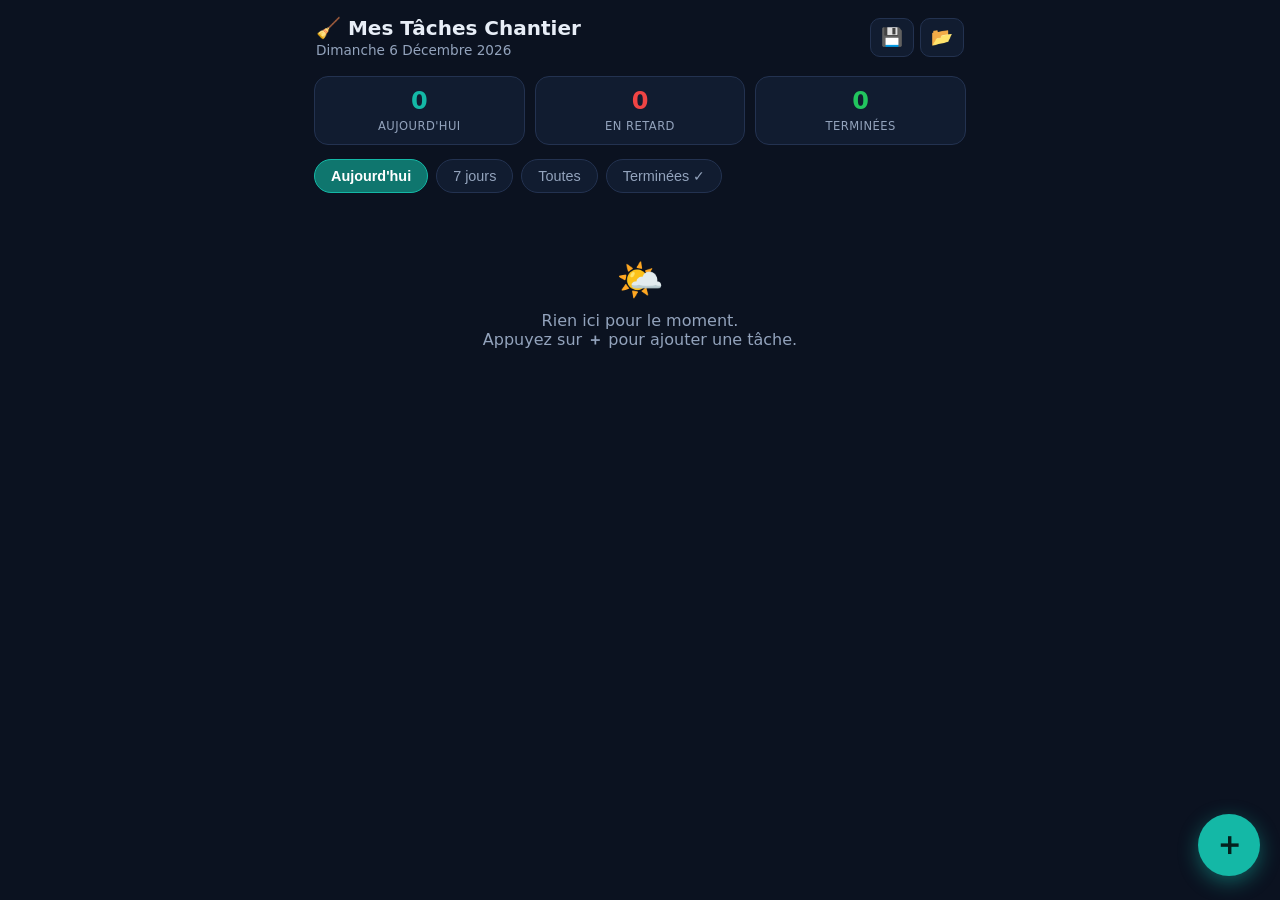
==== index.html @ 62509ce6 "Application Mes Taches Chantier (PWA + lien Google Agenda) Gestion des taches d'un responsable de ch" ====
<!DOCTYPE html>
<html lang="fr">
<head>
<meta charset="UTF-8">
<meta name="viewport" content="width=device-width, initial-scale=1, viewport-fit=cover">
<meta name="theme-color" content="#0f766e">
<title>Mes Tâches Chantier</title>
<link rel="manifest" href="manifest.webmanifest">
<link rel="icon" href="icon.svg" type="image/svg+xml">
<link rel="stylesheet" href="styles.css">
</head>
<body>

<header class="topbar">
  <div class="topbar-titre">
    <h1>🧹 Mes Tâches Chantier</h1>
    <p id="date-jour"></p>
  </div>
  <div class="topbar-actions">
    <button id="btn-export" class="btn-icone" title="Sauvegarder mes tâches (fichier)">💾</button>
    <button id="btn-import" class="btn-icone" title="Restaurer une sauvegarde">📂</button>
    <input type="file" id="input-import" accept=".json,application/json" hidden>
  </div>
</header>

<section class="stats">
  <div class="stat">
    <span id="stat-auj">0</span>
    <label>Aujourd'hui</label>
  </div>
  <div class="stat stat-retard">
    <span id="stat-retard">0</span>
    <label>En retard</label>
  </div>
  <div class="stat stat-fait">
    <span id="stat-fait">0</span>
    <label>Terminées</label>
  </div>
</section>

<nav class="filtres" id="filtres">
  <button class="filtre actif" data-filtre="auj">Aujourd'hui</button>
  <button class="filtre" data-filtre="semaine">7 jours</button>
  <button class="filtre" data-filtre="toutes">Toutes</button>
  <button class="filtre" data-filtre="faites">Terminées ✓</button>
</nav>

<main id="liste-taches"></main>

<button id="btn-ajouter" class="fab" title="Ajouter une tâche">＋</button>

<dialog id="dlg-tache">
  <form id="form-tache" novalidate>
    <h2 id="dlg-titre">Nouvelle tâche</h2>

    <label for="f-titre">Tâche <span class="obligatoire">*</span></label>
    <input type="text" id="f-titre" placeholder="Ex : Contrôle qualité bureaux Vinci" required>

    <div class="deux-colonnes">
      <div>
        <label for="f-categorie">Catégorie</label>
        <select id="f-categorie">
          <option value="chantier">🧹 Chantier</option>
          <option value="equipe">👥 Équipe</option>
          <option value="qualite">✅ Contrôle qualité</option>
          <option value="materiel">🧴 Produits / Matériel</option>
          <option value="client">🤝 Client</option>
          <option value="admin">📋 Administratif</option>
        </select>
      </div>
      <div>
        <label for="f-priorite">Priorité</label>
        <select id="f-priorite">
          <option value="haute">🔴 Haute</option>
          <option value="normale" selected>🟡 Normale</option>
          <option value="basse">🟢 Basse</option>
        </select>
      </div>
    </div>

    <label for="f-site">Site / Chantier</label>
    <input type="text" id="f-site" placeholder="Ex : Immeuble Le Corail, Niort">

    <div class="trois-colonnes">
      <div>
        <label for="f-date">Date</label>
        <input type="date" id="f-date">
      </div>
      <div>
        <label for="f-heure">Heure</label>
        <input type="time" id="f-heure">
      </div>
      <div>
        <label for="f-duree">Durée (min)</label>
        <input type="number" id="f-duree" min="5" step="5" placeholder="60">
      </div>
    </div>

    <label for="f-notes">Notes</label>
    <textarea id="f-notes" rows="3" placeholder="Détails, consignes, produits à prévoir…"></textarea>

    <div class="dlg-boutons">
      <button type="button" id="btn-annuler" class="btn secondaire">Annuler</button>
      <button type="submit" class="btn primaire">Enregistrer</button>
    </div>
  </form>
</dialog>

<script src="app.js"></script>
</body>
</html>
---- styles.css ----
/* ===== Mes Tâches Chantier — thème pro sombre ===== */
:root {
  --fond: #0b1220;
  --carte: #111c30;
  --carte-2: #16233c;
  --bordure: #233250;
  --texte: #e8eef7;
  --texte-2: #93a3bc;
  --accent: #14b8a6;
  --accent-fonce: #0f766e;
  --rouge: #ef4444;
  --orange: #f59e0b;
  --vert: #22c55e;
  --rayon: 14px;
}

* { box-sizing: border-box; }

html { -webkit-text-size-adjust: 100%; }

body {
  margin: 0 auto;
  max-width: 680px;
  min-height: 100vh;
  padding: 0 14px 96px;
  background: var(--fond);
  color: var(--texte);
  font-family: system-ui, -apple-system, "Segoe UI", Roboto, sans-serif;
  font-size: 16px;
}

/* ----- Entête ----- */
.topbar {
  display: flex;
  align-items: center;
  justify-content: space-between;
  gap: 8px;
  padding: 16px 2px 10px;
  position: sticky;
  top: 0;
  background: linear-gradient(var(--fond) 80%, transparent);
  z-index: 5;
}
.topbar h1 { margin: 0; font-size: 1.25rem; }
.topbar p { margin: 2px 0 0; color: var(--texte-2); font-size: 0.85rem; text-transform: capitalize; }
.topbar-actions { display: flex; gap: 6px; }
.btn-icone {
  background: var(--carte);
  border: 1px solid var(--bordure);
  border-radius: 10px;
  font-size: 1.1rem;
  padding: 8px 10px;
  cursor: pointer;
}

/* ----- Statistiques ----- */
.stats { display: flex; gap: 10px; margin: 8px 0 14px; }
.stat {
  flex: 1;
  background: var(--carte);
  border: 1px solid var(--bordure);
  border-radius: var(--rayon);
  padding: 10px 6px;
  text-align: center;
}
.stat span { display: block; font-size: 1.5rem; font-weight: 700; color: var(--accent); }
.stat-retard span { color: var(--rouge); }
.stat-fait span { color: var(--vert); }
.stat label { font-size: 0.72rem; color: var(--texte-2); text-transform: uppercase; letter-spacing: 0.04em; }

/* ----- Filtres ----- */
.filtres { display: flex; gap: 8px; overflow-x: auto; padding-bottom: 6px; margin-bottom: 10px; }
.filtre {
  flex-shrink: 0;
  background: var(--carte);
  border: 1px solid var(--bordure);
  color: var(--texte-2);
  border-radius: 999px;
  padding: 8px 16px;
  font-size: 0.9rem;
  cursor: pointer;
}
.filtre.actif {
  background: var(--accent-fonce);
  border-color: var(--accent);
  color: #fff;
  font-weight: 600;
}

/* ----- Cartes de tâches ----- */
.tache {
  display: flex;
  gap: 10px;
  align-items: flex-start;
  background: var(--carte);
  border: 1px solid var(--bordure);
  border-left: 5px solid var(--texte-2);
  border-radius: var(--rayon);
  padding: 12px;
  margin-bottom: 10px;
}
.tache.prio-haute { border-left-color: var(--rouge); }
.tache.prio-normale { border-left-color: var(--orange); }
.tache.prio-basse { border-left-color: var(--vert); }
.tache.retard { background: #2a1420; }
.tache.faite { opacity: 0.55; }
.tache.faite h3 { text-decoration: line-through; }

.tache .check { padding-top: 3px; }
.tache input[type="checkbox"] { width: 22px; height: 22px; accent-color: var(--accent); cursor: pointer; }

.tache .corps { flex: 1; min-width: 0; }
.tache h3 { margin: 0 0 6px; font-size: 1rem; overflow-wrap: break-word; }

.badges { display: flex; flex-wrap: wrap; gap: 6px; }
.badge {
  background: var(--carte-2);
  border: 1px solid var(--bordure);
  border-radius: 999px;
  padding: 2px 10px;
  font-size: 0.75rem;
  color: var(--texte-2);
  white-space: nowrap;
}
.badge-retard { color: #fecaca; border-color: var(--rouge); font-weight: 600; }
.notes { margin: 8px 0 0; font-size: 0.85rem; color: var(--texte-2); white-space: pre-wrap; }

.tache .actions { display: flex; flex-direction: column; gap: 6px; }
.tache .actions a,
.tache .actions button {
  background: var(--carte-2);
  border: 1px solid var(--bordure);
  border-radius: 10px;
  padding: 6px 9px;
  font-size: 1rem;
  cursor: pointer;
  text-decoration: none;
  line-height: 1;
}
.btn-gcal { border-color: var(--accent) !important; }

.vide {
  text-align: center;
  color: var(--texte-2);
  padding: 48px 16px;
}
.vide .gros { font-size: 2.4rem; display: block; margin-bottom: 8px; }

/* ----- Bouton flottant + ----- */
.fab {
  position: fixed;
  right: 20px;
  bottom: 24px;
  width: 62px;
  height: 62px;
  border-radius: 50%;
  border: none;
  background: var(--accent);
  color: #04211d;
  font-size: 2rem;
  font-weight: 700;
  cursor: pointer;
  box-shadow: 0 6px 20px rgba(20, 184, 166, 0.45);
  z-index: 10;
}
.fab:active { transform: scale(0.94); }

/* ----- Formulaire (fenêtre) ----- */
dialog {
  width: min(94vw, 520px);
  border: 1px solid var(--bordure);
  border-radius: var(--rayon);
  background: var(--carte);
  color: var(--texte);
  padding: 20px;
}
dialog::backdrop { background: rgba(0, 0, 0, 0.65); }
dialog h2 { margin: 0 0 14px; font-size: 1.15rem; }

dialog label { display: block; font-size: 0.82rem; color: var(--texte-2); margin: 12px 0 4px; }
.obligatoire { color: var(--rouge); }

dialog input, dialog select, dialog textarea {
  width: 100%;
  background: var(--fond);
  border: 1px solid var(--bordure);
  border-radius: 10px;
  color: var(--texte);
  padding: 10px 12px;
  font-size: 1rem;
  font-family: inherit;
}
dialog input:focus, dialog select:focus, dialog textarea:focus {
  outline: 2px solid var(--accent);
  border-color: transparent;
}

.deux-colonnes { display: grid; grid-template-columns: 1fr 1fr; gap: 10px; }
.trois-colonnes { display: grid; grid-template-columns: 1fr 1fr 1fr; gap: 10px; }

.dlg-boutons { display: flex; gap: 10px; margin-top: 18px; }
.btn {
  flex: 1;
  border-radius: 10px;
  padding: 12px;
  font-size: 1rem;
  font-weight: 600;
  cursor: pointer;
  border: 1px solid var(--bordure);
}
.btn.primaire { background: var(--accent); border-color: var(--accent); color: #04211d; }
.btn.secondaire { background: var(--carte-2); color: var(--texte); }
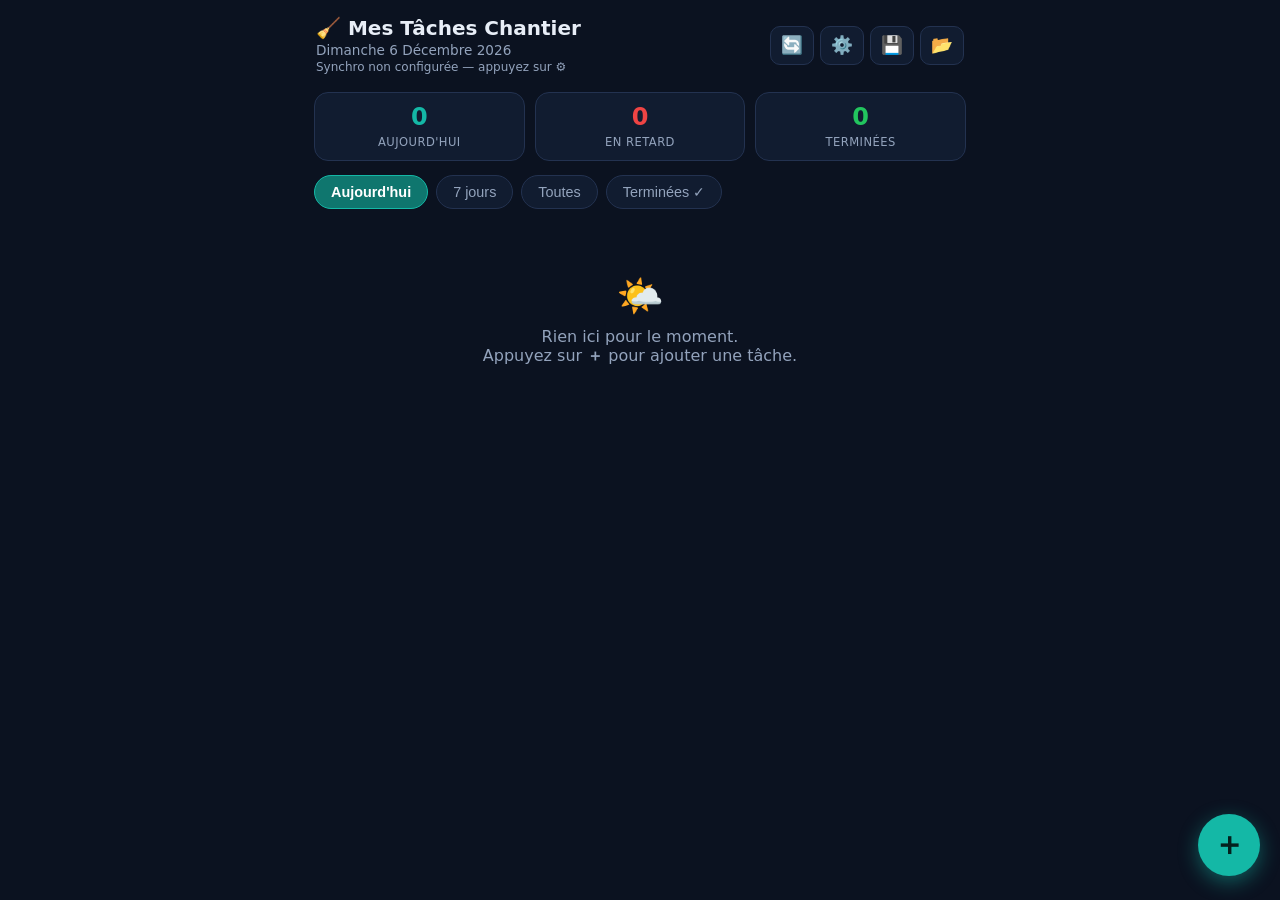
==== commit 9b2fc947: "Synchronisation des taches entre appareils via depot GitHub prive - Fichier taches.json dans Jocelyn" ====
--- a/index.html
+++ b/index.html
@@ -15,8 +15,11 @@
   <div class="topbar-titre">
     <h1>🧹 Mes Tâches Chantier</h1>
     <p id="date-jour"></p>
+    <p id="sync-etat" class="sync-etat"></p>
   </div>
   <div class="topbar-actions">
+    <button id="btn-sync" class="btn-icone" title="Synchroniser maintenant">🔄</button>
+    <button id="btn-reglages" class="btn-icone" title="Réglages de la synchronisation">⚙️</button>
     <button id="btn-export" class="btn-icone" title="Sauvegarder mes tâches (fichier)">💾</button>
     <button id="btn-import" class="btn-icone" title="Restaurer une sauvegarde">📂</button>
     <input type="file" id="input-import" accept=".json,application/json" hidden>
@@ -106,6 +109,31 @@
   </form>
 </dialog>
 
+<dialog id="dlg-reglages">
+  <form id="form-reglages" novalidate>
+    <h2>⚙️ Synchronisation entre appareils</h2>
+    <p class="aide">
+      Vos tâches sont enregistrées dans votre dépôt GitHub privé et se retrouvent
+      sur tous vos appareils. Il faut une clé d'accès (token) — la marche à suivre
+      pour la créer est dans le fichier LISEZMOI (section « Synchro »).
+    </p>
+
+    <label for="r-token">Clé d'accès GitHub (token)</label>
+    <input type="password" id="r-token" placeholder="github_pat_…" autocomplete="off">
+
+    <label for="r-depot">Dépôt de données</label>
+    <input type="text" id="r-depot" placeholder="Jocelyn97470/mes-taches-data">
+
+    <p id="r-message" class="aide"></p>
+
+    <div class="dlg-boutons">
+      <button type="button" id="btn-sync-off" class="btn secondaire">Désactiver</button>
+      <button type="button" id="btn-reglages-annuler" class="btn secondaire">Annuler</button>
+      <button type="submit" class="btn primaire">Enregistrer et tester</button>
+    </div>
+  </form>
+</dialog>
+
 <script src="app.js"></script>
 </body>
 </html>
--- a/styles.css
+++ b/styles.css
@@ -43,6 +43,11 @@
 }
 .topbar h1 { margin: 0; font-size: 1.25rem; }
 .topbar p { margin: 2px 0 0; color: var(--texte-2); font-size: 0.85rem; text-transform: capitalize; }
+.sync-etat { text-transform: none !important; font-size: 0.75rem !important; }
+.sync-etat.sync-ok { color: var(--vert) !important; }
+.sync-etat.sync-erreur { color: var(--orange) !important; }
+.sync-etat.sync-encours { color: var(--accent) !important; }
+.aide { font-size: 0.82rem; color: var(--texte-2); line-height: 1.45; margin: 8px 0; }
 .topbar-actions { display: flex; gap: 6px; }
 .btn-icone {
   background: var(--carte);
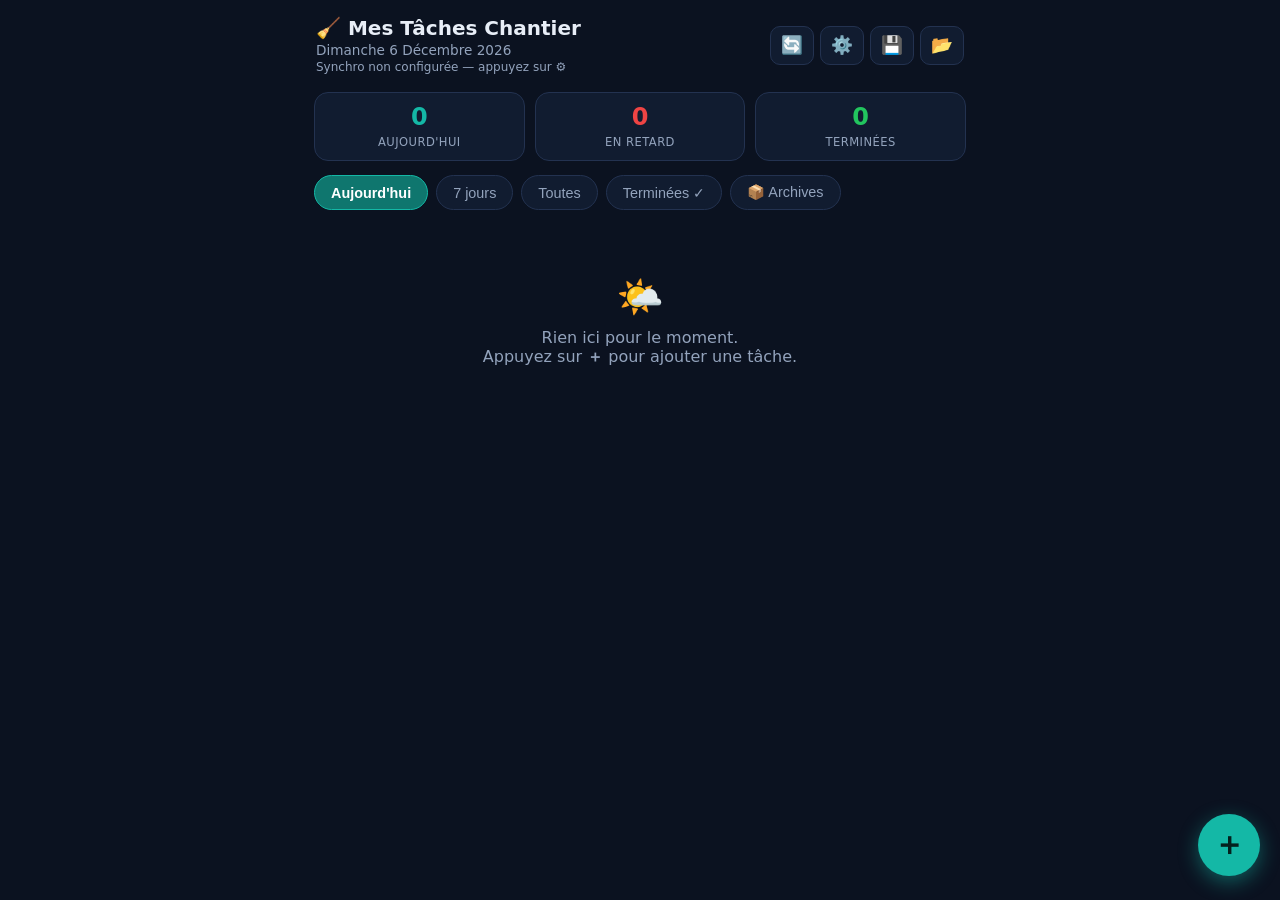
==== commit 3f499b68: "Note rapide, validation et archivage des taches - Bouton note sur chaque carte : ajout/modification " ====
--- a/index.html
+++ b/index.html
@@ -46,6 +46,7 @@
   <button class="filtre" data-filtre="semaine">7 jours</button>
   <button class="filtre" data-filtre="toutes">Toutes</button>
   <button class="filtre" data-filtre="faites">Terminées ✓</button>
+  <button class="filtre" data-filtre="archives">📦 Archives</button>
 </nav>
 
 <main id="liste-taches"></main>
@@ -109,6 +110,18 @@
   </form>
 </dialog>
 
+<dialog id="dlg-note">
+  <form id="form-note" novalidate>
+    <h2>📝 Note</h2>
+    <p id="note-titre-tache" class="aide"></p>
+    <textarea id="n-texte" rows="4" placeholder="Ex : produit vitres à recommander, RDV client reporté…"></textarea>
+    <div class="dlg-boutons">
+      <button type="button" id="btn-note-annuler" class="btn secondaire">Annuler</button>
+      <button type="submit" class="btn primaire">Enregistrer</button>
+    </div>
+  </form>
+</dialog>
+
 <dialog id="dlg-reglages">
   <form id="form-reglages" novalidate>
     <h2>⚙️ Synchronisation entre appareils</h2>
--- a/styles.css
+++ b/styles.css
@@ -95,6 +95,7 @@
 /* ----- Cartes de tâches ----- */
 .tache {
   display: flex;
+  flex-wrap: wrap;
   gap: 10px;
   align-items: flex-start;
   background: var(--carte);
@@ -130,7 +131,32 @@
 .badge-retard { color: #fecaca; border-color: var(--rouge); font-weight: 600; }
 .notes { margin: 8px 0 0; font-size: 0.85rem; color: var(--texte-2); white-space: pre-wrap; }
 
-.tache .actions { display: flex; flex-direction: column; gap: 6px; }
+.tache .actions {
+  display: flex;
+  flex-direction: row;
+  justify-content: flex-end;
+  gap: 8px;
+  width: 100%;
+  border-top: 1px solid var(--bordure);
+  margin-top: 6px;
+  padding-top: 8px;
+}
+.tache.archivee { opacity: 0.55; border-left-color: var(--texte-2); }
+.tache.archivee h3 { text-decoration: line-through; }
+
+.btn-bandeau {
+  display: block;
+  width: 100%;
+  margin-bottom: 12px;
+  padding: 13px;
+  border-radius: var(--rayon);
+  border: 1px dashed var(--accent);
+  background: var(--carte);
+  color: var(--accent);
+  font-size: 0.95rem;
+  font-weight: 600;
+  cursor: pointer;
+}
 .tache .actions a,
 .tache .actions button {
   background: var(--carte-2);
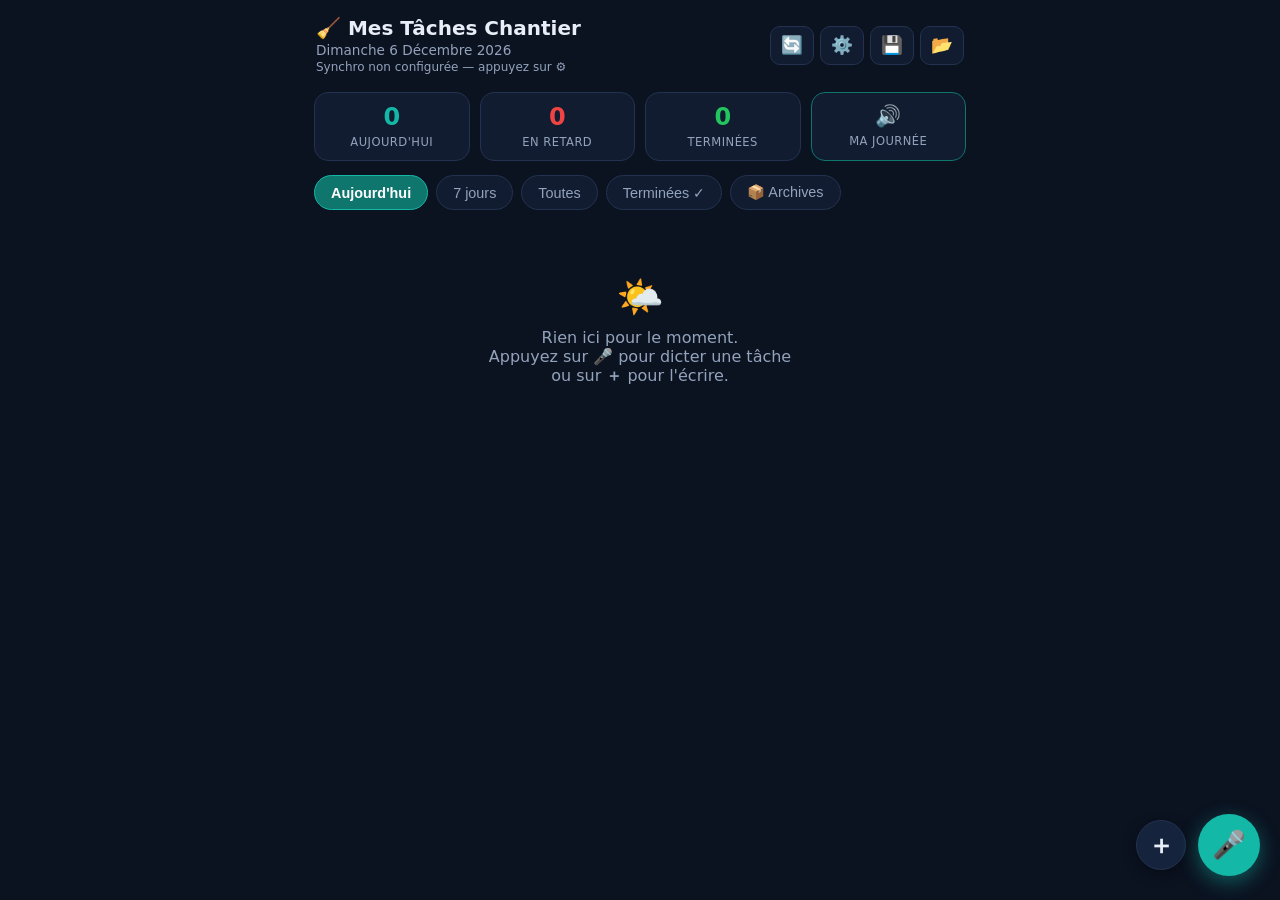
==== commit d726f4be: "Dictée vocale avec synthèse en direct, lecture de la journée, adresses et itinéraire - 🎤 dicter une " ====
--- a/index.html
+++ b/index.html
@@ -39,6 +39,10 @@
     <span id="stat-fait">0</span>
     <label>Terminées</label>
   </div>
+  <button id="btn-journee" class="stat stat-ecouter" title="Écouter ma journée à voix haute">
+    <span>🔊</span>
+    <label>Ma journée</label>
+  </button>
 </section>
 
 <nav class="filtres" id="filtres">
@@ -51,7 +55,40 @@
 
 <main id="liste-taches"></main>
 
-<button id="btn-ajouter" class="fab" title="Ajouter une tâche">＋</button>
+<button id="btn-ajouter" class="fab fab-petit" title="Écrire une tâche">＋</button>
+<button id="btn-dicter" class="fab" title="Dicter une ou plusieurs tâches">🎤</button>
+
+<div id="toast" class="toast" role="status" aria-live="polite"></div>
+
+<datalist id="liste-chantiers"></datalist>
+
+<dialog id="dlg-voix">
+  <div class="voix">
+    <div class="voix-entete">
+      <h2>🎤 Dictez vos tâches</h2>
+      <button type="button" id="v-parole" class="btn-icone" title="Confirmation à voix haute">🔊</button>
+    </div>
+
+    <button type="button" id="v-micro" class="v-micro">
+      <span class="v-onde"></span>
+      <span id="v-etat">Appuyez pour parler</span>
+    </button>
+    <p id="v-aide" class="aide">
+      Parlez naturellement : « demain à 9 h appeler Cotta, c'est urgent,
+      puis vendredi contrôle qualité Néolia Belfort ». Dites <strong>puis</strong>
+      ou <strong>ensuite</strong> entre deux tâches.
+    </p>
+
+    <textarea id="v-texte" rows="3" placeholder="Votre dictée s'écrit ici (vous pouvez la corriger)…"></textarea>
+
+    <div id="v-apercu" class="v-apercu"></div>
+
+    <div class="dlg-boutons">
+      <button type="button" id="v-annuler" class="btn secondaire">Annuler</button>
+      <button type="button" id="v-valider" class="btn primaire" disabled>Ajouter</button>
+    </div>
+  </div>
+</dialog>
 
 <dialog id="dlg-tache">
   <form id="form-tache" novalidate>
@@ -83,7 +120,7 @@
     </div>
 
     <label for="f-site">Site / Chantier</label>
-    <input type="text" id="f-site" placeholder="Ex : Immeuble Le Corail, Niort">
+    <input type="text" id="f-site" list="liste-chantiers" autocomplete="off" placeholder="Ex : Opsat Lure (liste des chantiers)">
 
     <div class="trois-colonnes">
       <div>
@@ -147,6 +184,8 @@
   </form>
 </dialog>
 
+<script src="analyse.js"></script>
 <script src="app.js"></script>
+<script src="dictee.js"></script>
 </body>
 </html>
--- a/styles.css
+++ b/styles.css
@@ -241,3 +241,151 @@
 }
 .btn.primaire { background: var(--accent); border-color: var(--accent); color: #04211d; }
 .btn.secondaire { background: var(--carte-2); color: var(--texte); }
+
+/* ===== Dictée vocale ===== */
+.fab { font-size: 1.7rem; }
+.fab-petit {
+  right: 94px;
+  bottom: 30px;
+  width: 50px;
+  height: 50px;
+  font-size: 1.6rem;
+  background: var(--carte-2);
+  color: var(--texte);
+  border: 1px solid var(--bordure);
+  box-shadow: 0 4px 14px rgba(0, 0, 0, 0.35);
+}
+
+.stat-ecouter {
+  font: inherit;
+  color: inherit;
+  cursor: pointer;
+  border-color: var(--accent-fonce);
+}
+.stat-ecouter span { font-size: 1.3rem; line-height: 1.6rem; }
+.stat-ecouter:active { transform: scale(0.97); }
+
+.info-site { margin: 6px 0 0; font-size: 0.78rem; color: var(--texte-2); line-height: 1.5; }
+.btn-itin { border-color: var(--vert) !important; }
+
+.toast {
+  position: fixed;
+  left: 50%;
+  bottom: 100px;
+  transform: translate(-50%, 20px);
+  max-width: min(92vw, 520px);
+  background: var(--carte-2);
+  border: 1px solid var(--accent);
+  color: var(--texte);
+  border-radius: 12px;
+  padding: 10px 16px;
+  font-size: 0.9rem;
+  opacity: 0;
+  pointer-events: none;
+  transition: opacity 0.2s, transform 0.2s;
+  z-index: 50;
+}
+.toast.visible { opacity: 1; transform: translate(-50%, 0); }
+
+#dlg-voix { max-height: 92vh; overflow-y: auto; }
+.voix-entete { display: flex; align-items: center; justify-content: space-between; gap: 8px; }
+.voix-entete h2 { margin: 0; }
+
+.v-micro {
+  display: flex;
+  align-items: center;
+  gap: 12px;
+  width: 100%;
+  margin: 14px 0 4px;
+  padding: 14px 16px;
+  border-radius: var(--rayon);
+  border: 1px solid var(--accent);
+  background: var(--fond);
+  color: var(--texte);
+  font-size: 1rem;
+  font-weight: 600;
+  text-align: left;
+  cursor: pointer;
+}
+.v-onde {
+  flex-shrink: 0;
+  width: 18px;
+  height: 18px;
+  border-radius: 50%;
+  background: var(--texte-2);
+}
+.v-micro.actif { border-color: var(--rouge); }
+.v-micro.actif .v-onde { background: var(--rouge); animation: pulse 1.1s ease-out infinite; }
+@keyframes pulse {
+  0% { box-shadow: 0 0 0 0 rgba(239, 68, 68, 0.7); }
+  100% { box-shadow: 0 0 0 14px rgba(239, 68, 68, 0); }
+}
+
+#v-texte {
+  width: 100%;
+  margin-top: 8px;
+  background: var(--fond);
+  border: 1px solid var(--bordure);
+  border-radius: 10px;
+  color: var(--texte);
+  padding: 10px 12px;
+  font-size: 1rem;
+  font-family: inherit;
+  resize: vertical;
+}
+
+.v-apercu { margin-top: 10px; }
+.v-compris { margin: 6px 0 8px; font-size: 0.9rem; color: var(--accent); font-weight: 600; }
+.v-carte {
+  background: var(--carte-2);
+  border: 1px solid var(--bordure);
+  border-left: 5px solid var(--orange);
+  border-radius: 12px;
+  padding: 10px;
+  margin-bottom: 10px;
+}
+.v-carte.prio-haute { border-left-color: var(--rouge); }
+.v-carte.prio-basse { border-left-color: var(--vert); }
+.v-ligne { display: flex; gap: 8px; }
+.v-carte input, .v-carte select {
+  min-width: 0;
+  background: var(--fond);
+  border: 1px solid var(--bordure);
+  border-radius: 8px;
+  color: var(--texte);
+  padding: 8px 9px;
+  font-size: 0.92rem;
+  font-family: inherit;
+  width: 100%;
+}
+.v-carte .v-titre { flex: 1; font-weight: 600; font-size: 1rem; }
+.v-retirer {
+  flex-shrink: 0;
+  background: transparent;
+  border: 1px solid var(--bordure);
+  border-radius: 8px;
+  color: var(--texte-2);
+  padding: 0 11px;
+  cursor: pointer;
+}
+.v-champs { display: grid; grid-template-columns: 1fr 1fr; gap: 6px; margin: 6px 0; }
+.v-choix { display: flex; flex-wrap: wrap; gap: 6px; align-items: center; margin-top: 6px; font-size: 0.8rem; color: var(--orange); }
+.v-puce {
+  background: var(--fond);
+  border: 1px dashed var(--orange);
+  color: var(--texte);
+  border-radius: 999px;
+  padding: 4px 10px;
+  font-size: 0.78rem;
+  cursor: pointer;
+}
+.v-info { margin: 6px 0 0; font-size: 0.78rem; color: var(--texte-2); line-height: 1.5; }
+#dlg-voix .dlg-boutons {
+  position: sticky;
+  bottom: -20px;
+  margin: 12px -20px -20px;
+  padding: 12px 20px 16px;
+  background: var(--carte);
+  border-top: 1px solid var(--bordure);
+}
+#dlg-voix #v-valider { flex: 2; }
